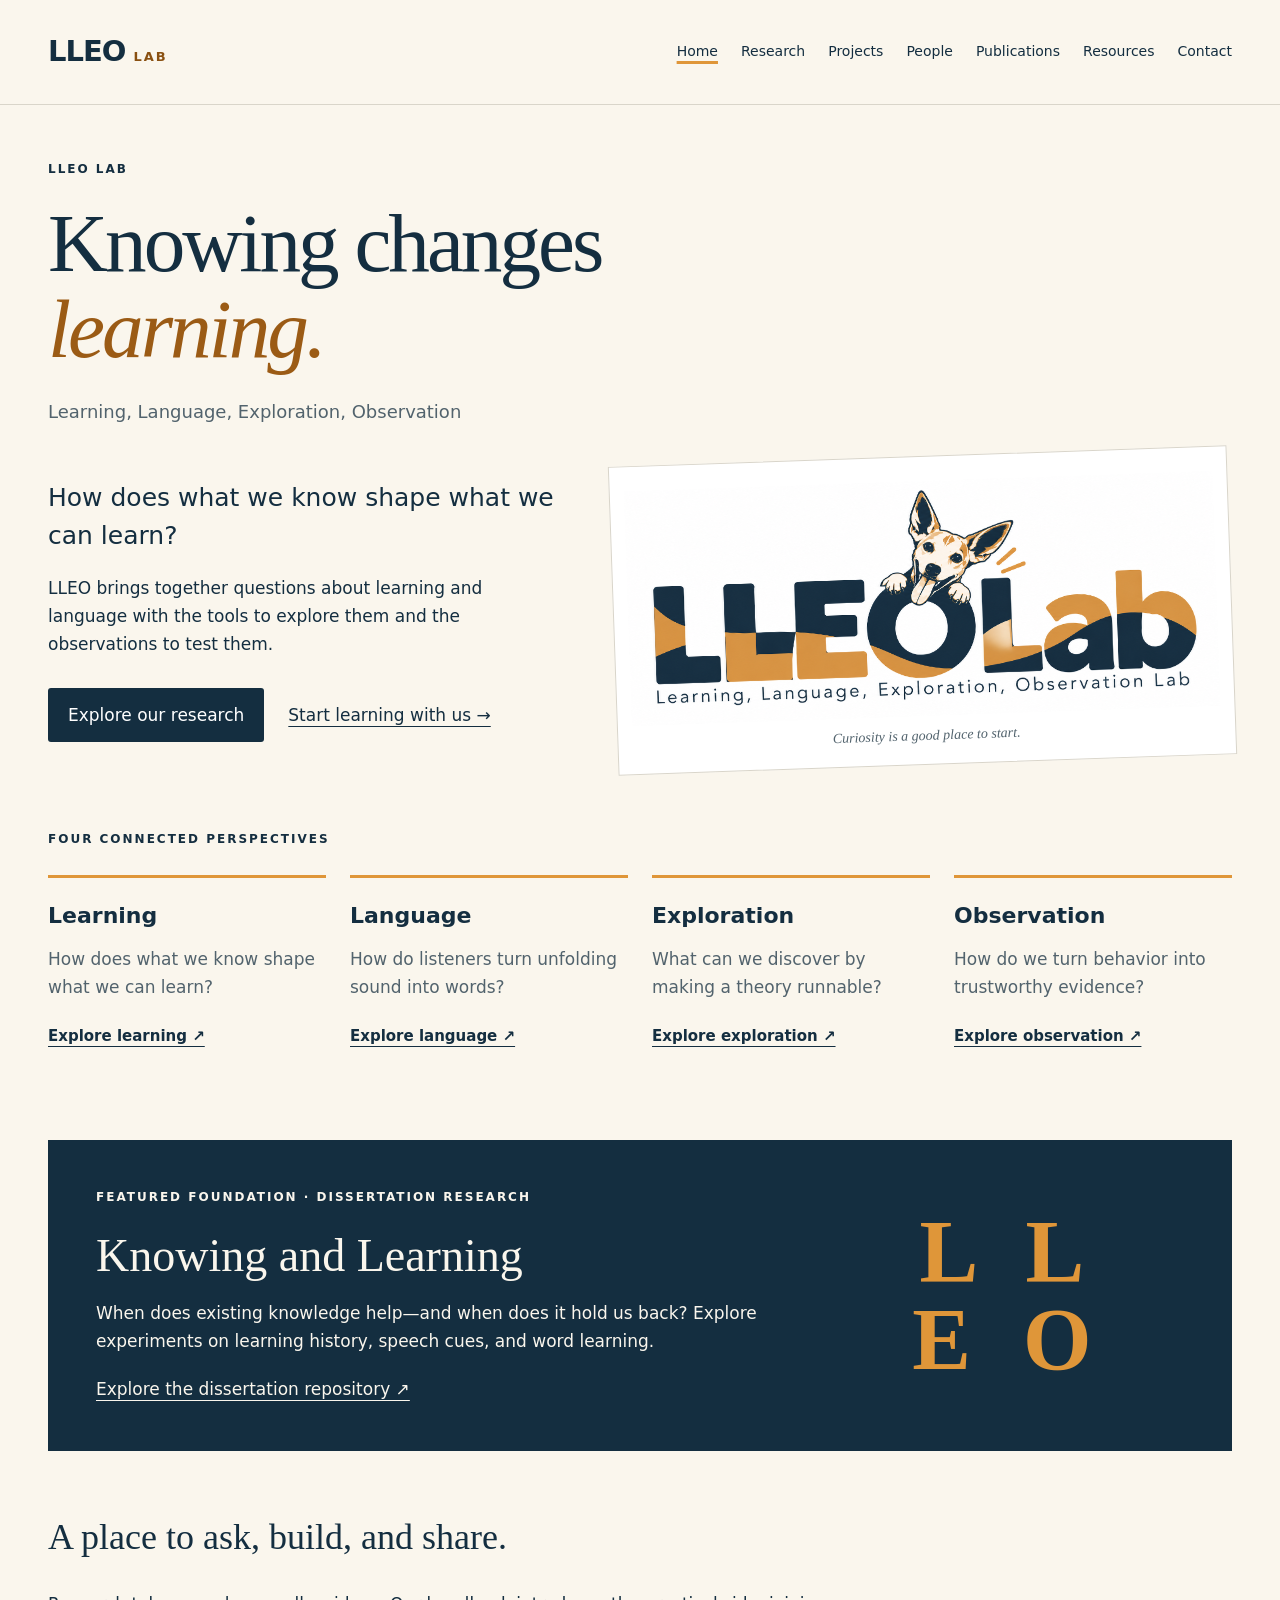
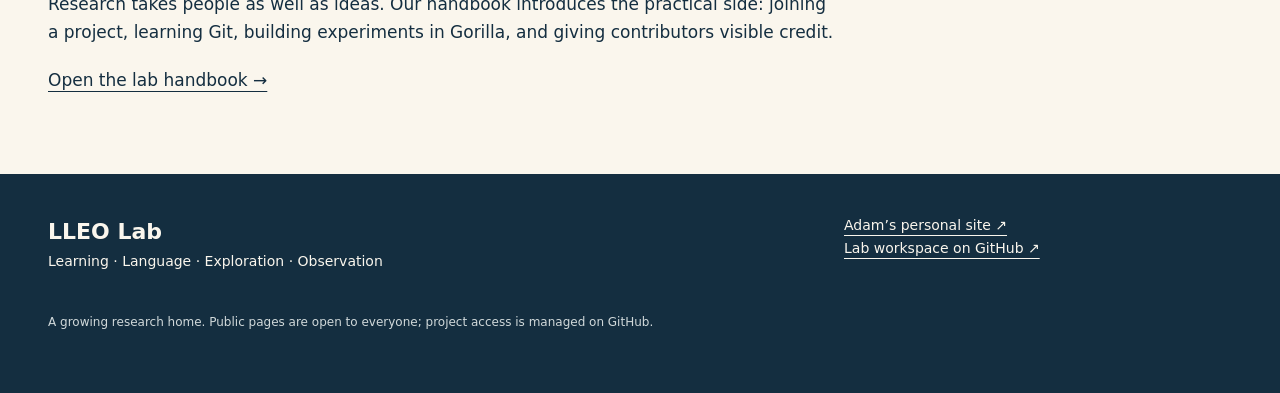
==== index.html @ f9f86751 "Publish complete LLEO research website" ====
<!doctype html><html lang="en"><head><meta charset="utf-8"><meta name="viewport" content="width=device-width,initial-scale=1"><title>Knowing changes  learning.  · LLEO Lab</title><meta name="description" content="Learning, Language, Exploration, Observation"><link rel="stylesheet" href="assets/style.css"><link rel="icon" href="data:,"></head><body><a class="skip" href="#main">Skip to content</a><header><a class="brand" href="index.html">LLEO<span>LAB</span></a><nav aria-label="Main navigation"><a href="index.html" aria-current="page">Home</a><a href="research.html" >Research</a><a href="projects.html" >Projects</a><a href="people.html" >People</a><a href="publications.html" >Publications</a><a href="resources.html" >Resources</a><a href="contact.html" >Contact</a></nav></header><main id="main"><div class="page-head"><p class="eyebrow">LLEO LAB</p><h1>Knowing changes<br><em>learning.</em></h1><p class="intro">Learning, Language, Exploration, Observation</p></div><section class="hero"><div><p class="lead">How does what we know shape what we can learn?</p><p>LLEO brings together questions about learning and language with the tools to explore them and the observations to test them.</p><div class="actions"><a class="button" href="research.html">Explore our research</a><a href="resources.html">Start learning with us →</a></div></div><figure><img src="assets/lleo-logo.png" alt="LLEO Lab logo: a curious dog above the Learning, Language, Exploration, Observation wordmark" width="1983" height="793"><figcaption>Curiosity is a good place to start.</figcaption></figure></section><section><div class="section-label">FOUR CONNECTED PERSPECTIVES</div><div class="grid four"><article class="card"><h3>Learning</h3><p>How does what we know shape what we can learn?</p><a href="learning.html">Explore learning ↗</a></article><article class="card"><h3>Language</h3><p>How do listeners turn unfolding sound into words?</p><a href="language.html">Explore language ↗</a></article><article class="card"><h3>Exploration</h3><p>What can we discover by making a theory runnable?</p><a href="exploration.html">Explore exploration ↗</a></article><article class="card"><h3>Observation</h3><p>How do we turn behavior into trustworthy evidence?</p><a href="observation.html">Explore observation ↗</a></article></div></section><section class="feature"><div><p class="eyebrow">FEATURED FOUNDATION · DISSERTATION RESEARCH</p><h2>Knowing and Learning</h2><p>When does existing knowledge help—and when does it hold us back? Explore experiments on learning history, speech cues, and word learning.</p><a href="https://github.com/AdamAnderB/knowing-and-learning">Explore the dissertation repository ↗</a></div><div class="big-letters" aria-hidden="true">L L<br>E O</div></section><section><h2>A place to ask, build, and share.</h2><p class="measure">Research takes people as well as ideas. Our handbook introduces the practical side: joining a project, learning Git, building experiments in Gorilla, and giving contributors visible credit.</p><a href="handbook.html">Open the lab handbook →</a></section></main><footer><div><b>LLEO Lab</b><p>Learning · Language · Exploration · Observation</p></div><div><a href="https://www.adamabramlett.com/">Adam’s personal site ↗</a><br><a href="https://github.com/AdamAnderB/lleo-lab">Lab workspace on GitHub ↗</a></div><p class="fine">A growing research home. Public pages are open to everyone; project access is managed on GitHub.</p></footer></body></html>
---- assets/style.css ----
:root{--navy:#142e40;--ivory:#faf6ed;--gold:#df9639;--muted:#52636d;--line:#d9d5ca}*{box-sizing:border-box}html{scroll-behavior:smooth}body{margin:0;background:var(--ivory);color:var(--navy);font:17px/1.65 system-ui,-apple-system,BlinkMacSystemFont,'Segoe UI',sans-serif}a{color:inherit;text-underline-offset:5px}a:hover{color:#86500b}a:focus-visible{outline:3px solid #a65c00;outline-offset:5px}.skip{position:absolute;left:16px;top:-100px;background:white;padding:12px;z-index:5}.skip:focus{top:12px}header{max-width:1280px;margin:auto;padding:28px 48px;display:flex;align-items:center;justify-content:space-between;gap:24px;border-bottom:1px solid var(--line)}.brand{font-weight:850;font-size:29px;letter-spacing:-1px;text-decoration:none}.brand span{font-size:13px;letter-spacing:2px;margin-left:8px;color:#895011}nav{display:flex;gap:23px;flex-wrap:wrap;font-size:14px}nav a{text-decoration:none}nav a[aria-current]{text-decoration:underline;text-decoration-color:var(--gold);text-decoration-thickness:3px}main{max-width:1280px;margin:auto;padding:55px 48px 80px}.eyebrow,.section-label{font-size:12px;letter-spacing:2px;font-weight:700}.page-head{max-width:1000px}h1{font-family:Georgia,serif;font-weight:400;letter-spacing:-3px;font-size:clamp(46px,6.5vw,86px);line-height:1.04;margin:20px 0 24px}h1 em{color:#9b5b15;font-weight:400}h2{font-family:Georgia,serif;font-weight:400;font-size:36px;line-height:1.2}h3{font-size:22px;line-height:1.25;font-weight:650}p{margin:0 0 20px}.intro{color:var(--muted);font-size:18px}.lead{font-size:25px;line-height:1.5;max-width:760px}.hero{display:grid;grid-template-columns:1fr 1.2fr;gap:50px;align-items:center;margin-top:30px}.hero figure{margin:0;background:white;padding:24px 14px 16px;border:1px solid var(--line);transform:rotate(-2deg)}img{max-width:100%;height:auto}figcaption{font-family:Georgia,serif;text-align:center;font-style:italic;color:var(--muted);font-size:14px}.actions{display:flex;gap:24px;align-items:center;flex-wrap:wrap;margin-top:30px}.button{background:var(--navy);color:white;padding:13px 20px;text-decoration:none;border-radius:3px}.button:hover{color:white;background:#2b4a5e}section{margin-top:65px}.grid{display:grid;grid-template-columns:repeat(3,minmax(0,1fr));gap:24px;margin:25px 0}.grid.four{grid-template-columns:repeat(4,minmax(0,1fr))}.grid.two{grid-template-columns:repeat(2,minmax(0,1fr))}.card{padding:24px 0 26px;border-top:3px solid var(--gold)}.card h3{margin:0 0 16px}.card p{color:var(--muted)}.card a{font-weight:650;font-size:15px}.feature{display:grid;grid-template-columns:2fr 1fr;gap:40px;background:var(--navy);color:var(--ivory);padding:48px}.feature a:hover{color:var(--gold)}.feature h2{font-size:46px;margin:16px 0}.big-letters{font:bold 88px/1 Georgia,serif;color:var(--gold);text-align:center;align-self:center;letter-spacing:15px}.measure,.prose{max-width:790px}.prose h2{margin-top:46px}.prose li{margin-bottom:12px}.tag{font-size:11px;font-weight:700;letter-spacing:1px;color:#885015}.citation{padding:30px 0;border-bottom:1px solid var(--line)}.citation h2{font-size:29px}.branch-nav{margin-top:50px;display:flex;gap:24px;flex-wrap:wrap}footer{background:var(--navy);color:var(--ivory);padding:40px max(24px,calc((100vw - 1184px)/2));display:grid;grid-template-columns:2fr 1fr;gap:20px;font-size:14px}footer a:hover{color:var(--gold)}.fine{grid-column:1/-1;color:#d1d9da;font-size:12px}footer b{font-size:22px}@media(max-width:900px){header{padding:22px 24px;align-items:flex-start;flex-direction:column}nav{gap:14px}main{padding:35px 24px 60px}.hero{grid-template-columns:1fr}.grid,.grid.four{grid-template-columns:repeat(2,minmax(0,1fr))}.hero figure{transform:none}.feature{padding:30px}.big-letters{font-size:60px}}@media(max-width:540px){.grid,.grid.four,.grid.two,.feature,footer{grid-template-columns:1fr}.big-letters{display:none}h1{letter-spacing:-1.5px}h2{font-size:30px}.lead{font-size:21px}nav{font-size:13px}.feature h2{font-size:35px}section{margin-top:45px}}@media(prefers-reduced-motion:reduce){html{scroll-behavior:auto}}
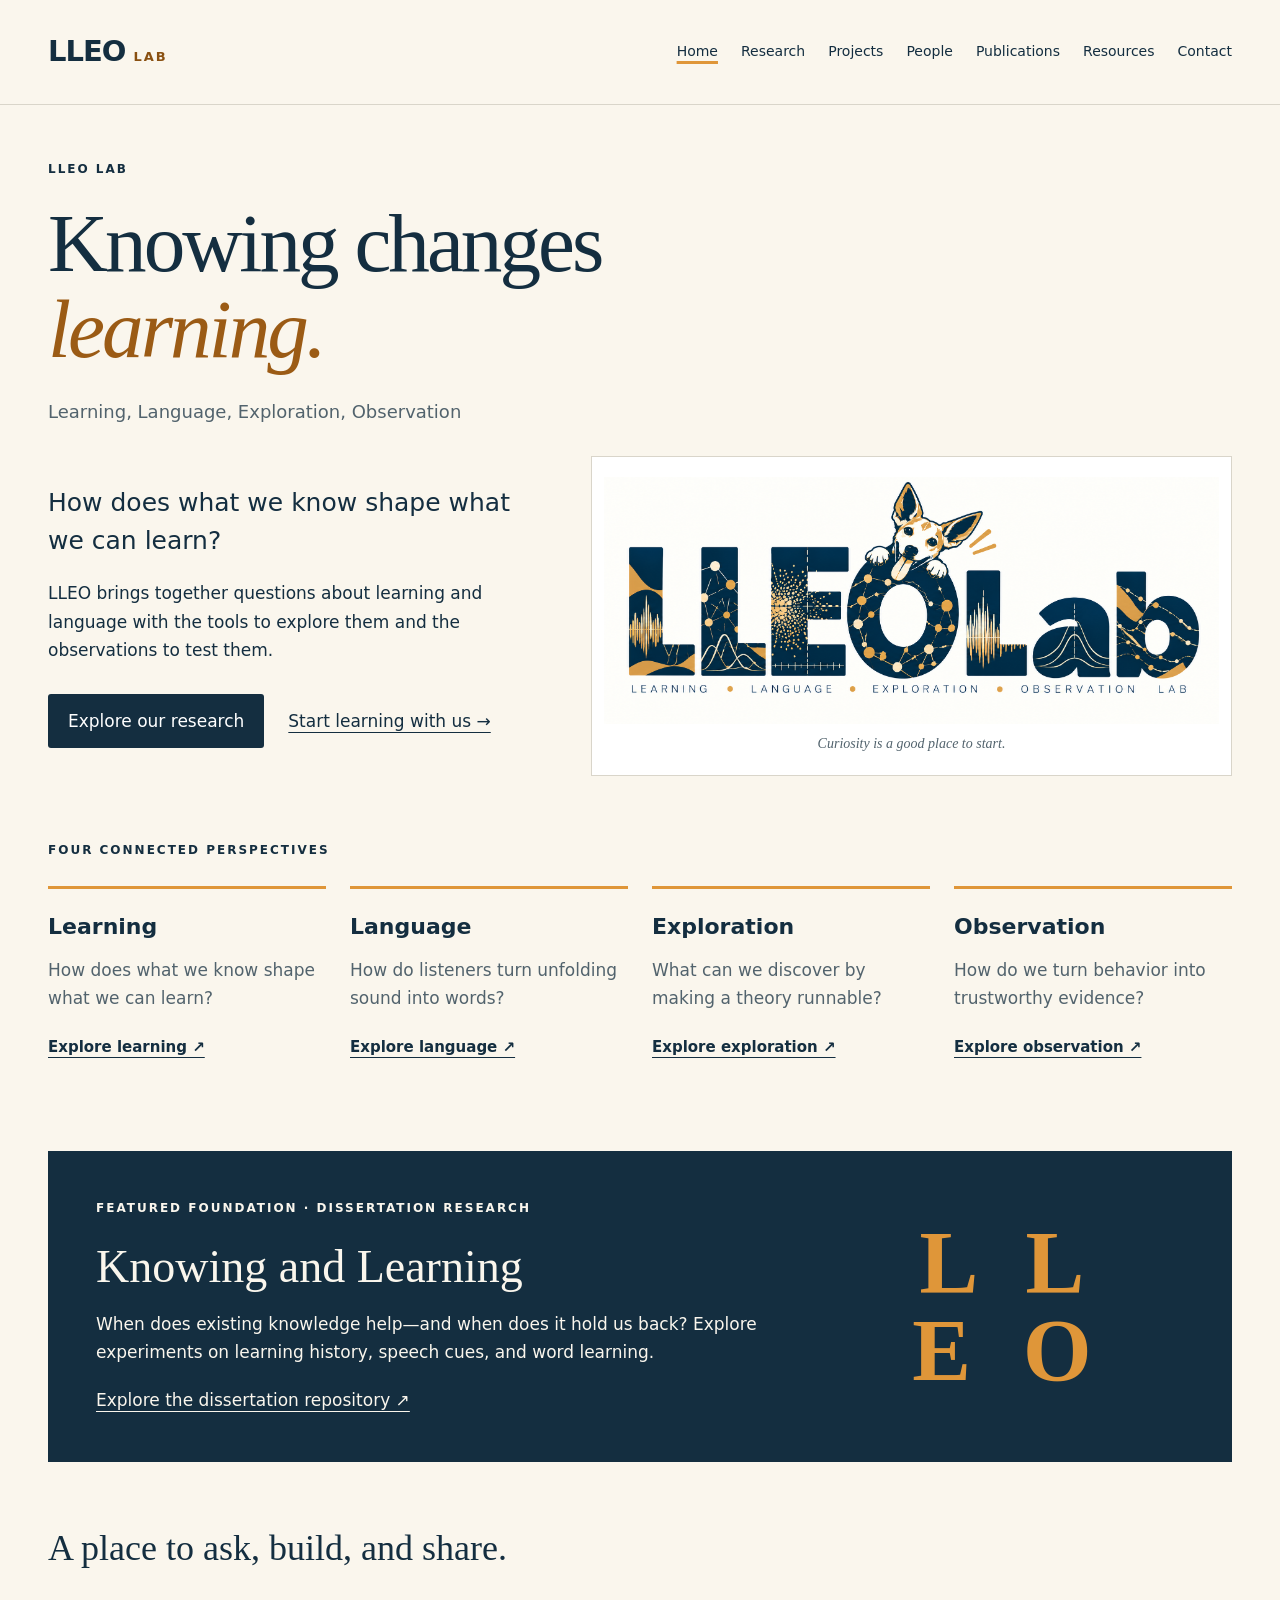
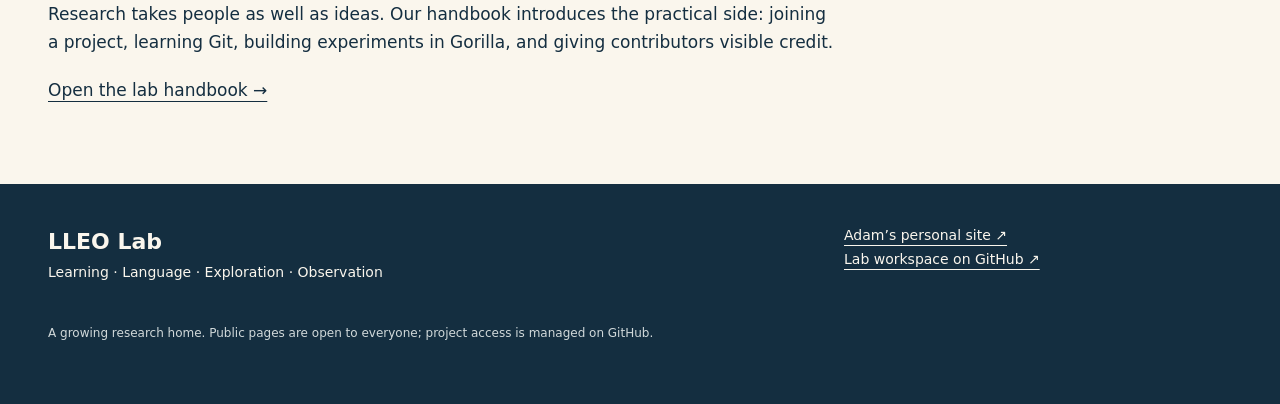
==== commit 2cb31224: "Add KBI and SWORD papers with visual chapter previews; withhold PDFs" ====
--- a/index.html
+++ b/index.html
@@ -1 +1 @@
-<!doctype html><html lang="en"><head><meta charset="utf-8"><meta name="viewport" content="width=device-width,initial-scale=1"><title>Knowing changes  learning.  · LLEO Lab</title><meta name="description" content="Learning, Language, Exploration, Observation"><link rel="stylesheet" href="assets/style.css"><link rel="icon" href="data:,"></head><body><a class="skip" href="#main">Skip to content</a><header><a class="brand" href="index.html">LLEO<span>LAB</span></a><nav aria-label="Main navigation"><a href="index.html" aria-current="page">Home</a><a href="research.html" >Research</a><a href="projects.html" >Projects</a><a href="people.html" >People</a><a href="publications.html" >Publications</a><a href="resources.html" >Resources</a><a href="contact.html" >Contact</a></nav></header><main id="main"><div class="page-head"><p class="eyebrow">LLEO LAB</p><h1>Knowing changes<br><em>learning.</em></h1><p class="intro">Learning, Language, Exploration, Observation</p></div><section class="hero"><div><p class="lead">How does what we know shape what we can learn?</p><p>LLEO brings together questions about learning and language with the tools to explore them and the observations to test them.</p><div class="actions"><a class="button" href="research.html">Explore our research</a><a href="resources.html">Start learning with us →</a></div></div><figure><img src="assets/lleo-logo.png" alt="LLEO Lab logo: a curious dog above the Learning, Language, Exploration, Observation wordmark" width="1983" height="793"><figcaption>Curiosity is a good place to start.</figcaption></figure></section><section><div class="section-label">FOUR CONNECTED PERSPECTIVES</div><div class="grid four"><article class="card"><h3>Learning</h3><p>How does what we know shape what we can learn?</p><a href="learning.html">Explore learning ↗</a></article><article class="card"><h3>Language</h3><p>How do listeners turn unfolding sound into words?</p><a href="language.html">Explore language ↗</a></article><article class="card"><h3>Exploration</h3><p>What can we discover by making a theory runnable?</p><a href="exploration.html">Explore exploration ↗</a></article><article class="card"><h3>Observation</h3><p>How do we turn behavior into trustworthy evidence?</p><a href="observation.html">Explore observation ↗</a></article></div></section><section class="feature"><div><p class="eyebrow">FEATURED FOUNDATION · DISSERTATION RESEARCH</p><h2>Knowing and Learning</h2><p>When does existing knowledge help—and when does it hold us back? Explore experiments on learning history, speech cues, and word learning.</p><a href="https://github.com/AdamAnderB/knowing-and-learning">Explore the dissertation repository ↗</a></div><div class="big-letters" aria-hidden="true">L L<br>E O</div></section><section><h2>A place to ask, build, and share.</h2><p class="measure">Research takes people as well as ideas. Our handbook introduces the practical side: joining a project, learning Git, building experiments in Gorilla, and giving contributors visible credit.</p><a href="handbook.html">Open the lab handbook →</a></section></main><footer><div><b>LLEO Lab</b><p>Learning · Language · Exploration · Observation</p></div><div><a href="https://www.adamabramlett.com/">Adam’s personal site ↗</a><br><a href="https://github.com/AdamAnderB/lleo-lab">Lab workspace on GitHub ↗</a></div><p class="fine">A growing research home. Public pages are open to everyone; project access is managed on GitHub.</p></footer></body></html>+<!doctype html><html lang="en"><head><meta charset="utf-8"><meta name="viewport" content="width=device-width,initial-scale=1"><title>Knowing changes  learning.  · LLEO Lab</title><meta name="description" content="Learning, Language, Exploration, Observation"><link rel="stylesheet" href="assets/style.css"><link rel="icon" href="data:,"></head><body><a class="skip" href="#main">Skip to content</a><header><a class="brand" href="index.html">LLEO<span>LAB</span></a><nav aria-label="Main navigation"><a href="index.html" aria-current="page">Home</a><a href="research.html" >Research</a><a href="projects.html" >Projects</a><a href="people.html" >People</a><a href="publications.html" >Publications</a><a href="resources.html" >Resources</a><a href="contact.html" >Contact</a></nav></header><main id="main"><div class="page-head"><p class="eyebrow">LLEO LAB</p><h1>Knowing changes<br><em>learning.</em></h1><p class="intro">Learning, Language, Exploration, Observation</p></div><section class="hero"><div><p class="lead">How does what we know shape what we can learn?</p><p>LLEO brings together questions about learning and language with the tools to explore them and the observations to test them.</p><div class="actions"><a class="button" href="research.html">Explore our research</a><a href="resources.html">Start learning with us →</a></div></div><figure><img src="assets/lleo-logo.png" alt="LLEO Lab logo with a curious dog and waveforms, networks, distributions, and a scatterplot inside the letters" width="1983" height="793"><figcaption>Curiosity is a good place to start.</figcaption></figure></section><section><div class="section-label">FOUR CONNECTED PERSPECTIVES</div><div class="grid four"><article class="card"><h3>Learning</h3><p>How does what we know shape what we can learn?</p><a href="learning.html">Explore learning ↗</a></article><article class="card"><h3>Language</h3><p>How do listeners turn unfolding sound into words?</p><a href="language.html">Explore language ↗</a></article><article class="card"><h3>Exploration</h3><p>What can we discover by making a theory runnable?</p><a href="exploration.html">Explore exploration ↗</a></article><article class="card"><h3>Observation</h3><p>How do we turn behavior into trustworthy evidence?</p><a href="observation.html">Explore observation ↗</a></article></div></section><section class="feature"><div><p class="eyebrow">FEATURED FOUNDATION · DISSERTATION RESEARCH</p><h2>Knowing and Learning</h2><p>When does existing knowledge help—and when does it hold us back? Explore experiments on learning history, speech cues, and word learning.</p><a href="https://github.com/AdamAnderB/knowing-and-learning">Explore the dissertation repository ↗</a></div><div class="big-letters" aria-hidden="true">L L<br>E O</div></section><section><h2>A place to ask, build, and share.</h2><p class="measure">Research takes people as well as ideas. Our handbook introduces the practical side: joining a project, learning Git, building experiments in Gorilla, and giving contributors visible credit.</p><a href="handbook.html">Open the lab handbook →</a></section></main><footer><div><b>LLEO Lab</b><p>Learning · Language · Exploration · Observation</p></div><div><a href="https://www.adamabramlett.com/">Adam’s personal site ↗</a><br><a href="https://github.com/AdamAnderB/lleo-lab">Lab workspace on GitHub ↗</a></div><p class="fine">A growing research home. Public pages are open to everyone; project access is managed on GitHub.</p></footer></body></html>
--- a/assets/style.css
+++ b/assets/style.css
@@ -1 +1,3 @@
 :root{--navy:#142e40;--ivory:#faf6ed;--gold:#df9639;--muted:#52636d;--line:#d9d5ca}*{box-sizing:border-box}html{scroll-behavior:smooth}body{margin:0;background:var(--ivory);color:var(--navy);font:17px/1.65 system-ui,-apple-system,BlinkMacSystemFont,'Segoe UI',sans-serif}a{color:inherit;text-underline-offset:5px}a:hover{color:#86500b}a:focus-visible{outline:3px solid #a65c00;outline-offset:5px}.skip{position:absolute;left:16px;top:-100px;background:white;padding:12px;z-index:5}.skip:focus{top:12px}header{max-width:1280px;margin:auto;padding:28px 48px;display:flex;align-items:center;justify-content:space-between;gap:24px;border-bottom:1px solid var(--line)}.brand{font-weight:850;font-size:29px;letter-spacing:-1px;text-decoration:none}.brand span{font-size:13px;letter-spacing:2px;margin-left:8px;color:#895011}nav{display:flex;gap:23px;flex-wrap:wrap;font-size:14px}nav a{text-decoration:none}nav a[aria-current]{text-decoration:underline;text-decoration-color:var(--gold);text-decoration-thickness:3px}main{max-width:1280px;margin:auto;padding:55px 48px 80px}.eyebrow,.section-label{font-size:12px;letter-spacing:2px;font-weight:700}.page-head{max-width:1000px}h1{font-family:Georgia,serif;font-weight:400;letter-spacing:-3px;font-size:clamp(46px,6.5vw,86px);line-height:1.04;margin:20px 0 24px}h1 em{color:#9b5b15;font-weight:400}h2{font-family:Georgia,serif;font-weight:400;font-size:36px;line-height:1.2}h3{font-size:22px;line-height:1.25;font-weight:650}p{margin:0 0 20px}.intro{color:var(--muted);font-size:18px}.lead{font-size:25px;line-height:1.5;max-width:760px}.hero{display:grid;grid-template-columns:1fr 1.2fr;gap:50px;align-items:center;margin-top:30px}.hero figure{margin:0;background:white;padding:24px 14px 16px;border:1px solid var(--line);transform:rotate(-2deg)}img{max-width:100%;height:auto}figcaption{font-family:Georgia,serif;text-align:center;font-style:italic;color:var(--muted);font-size:14px}.actions{display:flex;gap:24px;align-items:center;flex-wrap:wrap;margin-top:30px}.button{background:var(--navy);color:white;padding:13px 20px;text-decoration:none;border-radius:3px}.button:hover{color:white;background:#2b4a5e}section{margin-top:65px}.grid{display:grid;grid-template-columns:repeat(3,minmax(0,1fr));gap:24px;margin:25px 0}.grid.four{grid-template-columns:repeat(4,minmax(0,1fr))}.grid.two{grid-template-columns:repeat(2,minmax(0,1fr))}.card{padding:24px 0 26px;border-top:3px solid var(--gold)}.card h3{margin:0 0 16px}.card p{color:var(--muted)}.card a{font-weight:650;font-size:15px}.feature{display:grid;grid-template-columns:2fr 1fr;gap:40px;background:var(--navy);color:var(--ivory);padding:48px}.feature a:hover{color:var(--gold)}.feature h2{font-size:46px;margin:16px 0}.big-letters{font:bold 88px/1 Georgia,serif;color:var(--gold);text-align:center;align-self:center;letter-spacing:15px}.measure,.prose{max-width:790px}.prose h2{margin-top:46px}.prose li{margin-bottom:12px}.tag{font-size:11px;font-weight:700;letter-spacing:1px;color:#885015}.citation{padding:30px 0;border-bottom:1px solid var(--line)}.citation h2{font-size:29px}.branch-nav{margin-top:50px;display:flex;gap:24px;flex-wrap:wrap}footer{background:var(--navy);color:var(--ivory);padding:40px max(24px,calc((100vw - 1184px)/2));display:grid;grid-template-columns:2fr 1fr;gap:20px;font-size:14px}footer a:hover{color:var(--gold)}.fine{grid-column:1/-1;color:#d1d9da;font-size:12px}footer b{font-size:22px}@media(max-width:900px){header{padding:22px 24px;align-items:flex-start;flex-direction:column}nav{gap:14px}main{padding:35px 24px 60px}.hero{grid-template-columns:1fr}.grid,.grid.four{grid-template-columns:repeat(2,minmax(0,1fr))}.hero figure{transform:none}.feature{padding:30px}.big-letters{font-size:60px}}@media(max-width:540px){.grid,.grid.four,.grid.two,.feature,footer{grid-template-columns:1fr}.big-letters{display:none}h1{letter-spacing:-1.5px}h2{font-size:30px}.lead{font-size:21px}nav{font-size:13px}.feature h2{font-size:35px}section{margin-top:45px}}@media(prefers-reduced-motion:reduce){html{scroll-behavior:auto}}
+/* Original research figures lead a spacious publication gallery. */
+.publication-nav{display:flex;gap:28px;flex-wrap:wrap;margin-top:32px;padding-bottom:24px;border-bottom:1px solid var(--line)}.paper-entry{display:grid;grid-template-columns:minmax(0,1.12fr) minmax(0,1fr);gap:42px;padding:48px 0;border-bottom:1px solid var(--line);align-items:center;scroll-margin-top:24px}.paper-art{margin:0;min-width:0}.paper-art>a{display:flex;background:white;padding:26px;min-height:280px;align-items:center;justify-content:center;border:1px solid #e8e3d8;box-shadow:0 12px 28px #142e4009;transition:box-shadow .2s}.paper-art>a:hover{box-shadow:0 12px 28px #142e401b}.paper-art img{display:block;width:100%;max-height:440px;object-fit:contain}.paper-art figcaption{text-align:left;margin-top:15px;font-family:inherit;font-style:normal;line-height:1.5;font-size:12px}.paper-art figcaption a{white-space:nowrap}.paper-copy h2{font-size:clamp(26px,2.8vw,38px);margin:12px 0 22px;line-height:1.16}.paper-copy .eyebrow{color:#875115;letter-spacing:1.3px;line-height:1.6}.paper-citation{font-size:14px;color:var(--muted);line-height:1.65}.paper-links{display:flex;gap:14px 24px;flex-wrap:wrap;align-items:center;font-size:14px;font-weight:650}.availability{display:inline-block;background:#eee7d8;border:1px solid #d6c8af;color:#614321;padding:8px 13px;font-size:12px;letter-spacing:.3px}#dissertation{padding-top:20px}#dissertation>h2{font-size:42px}.hero figure{transform:none;padding:20px 12px}.hero{grid-template-columns:1fr 1.3fr}@media(max-width:800px){.paper-entry{grid-template-columns:1fr;gap:25px}.paper-art>a{min-height:0;padding:18px}.paper-copy h2{font-size:29px}.hero{grid-template-columns:1fr}#dissertation>h2{font-size:32px}}@media(prefers-reduced-motion:reduce){.paper-art>a{transition:none}}
